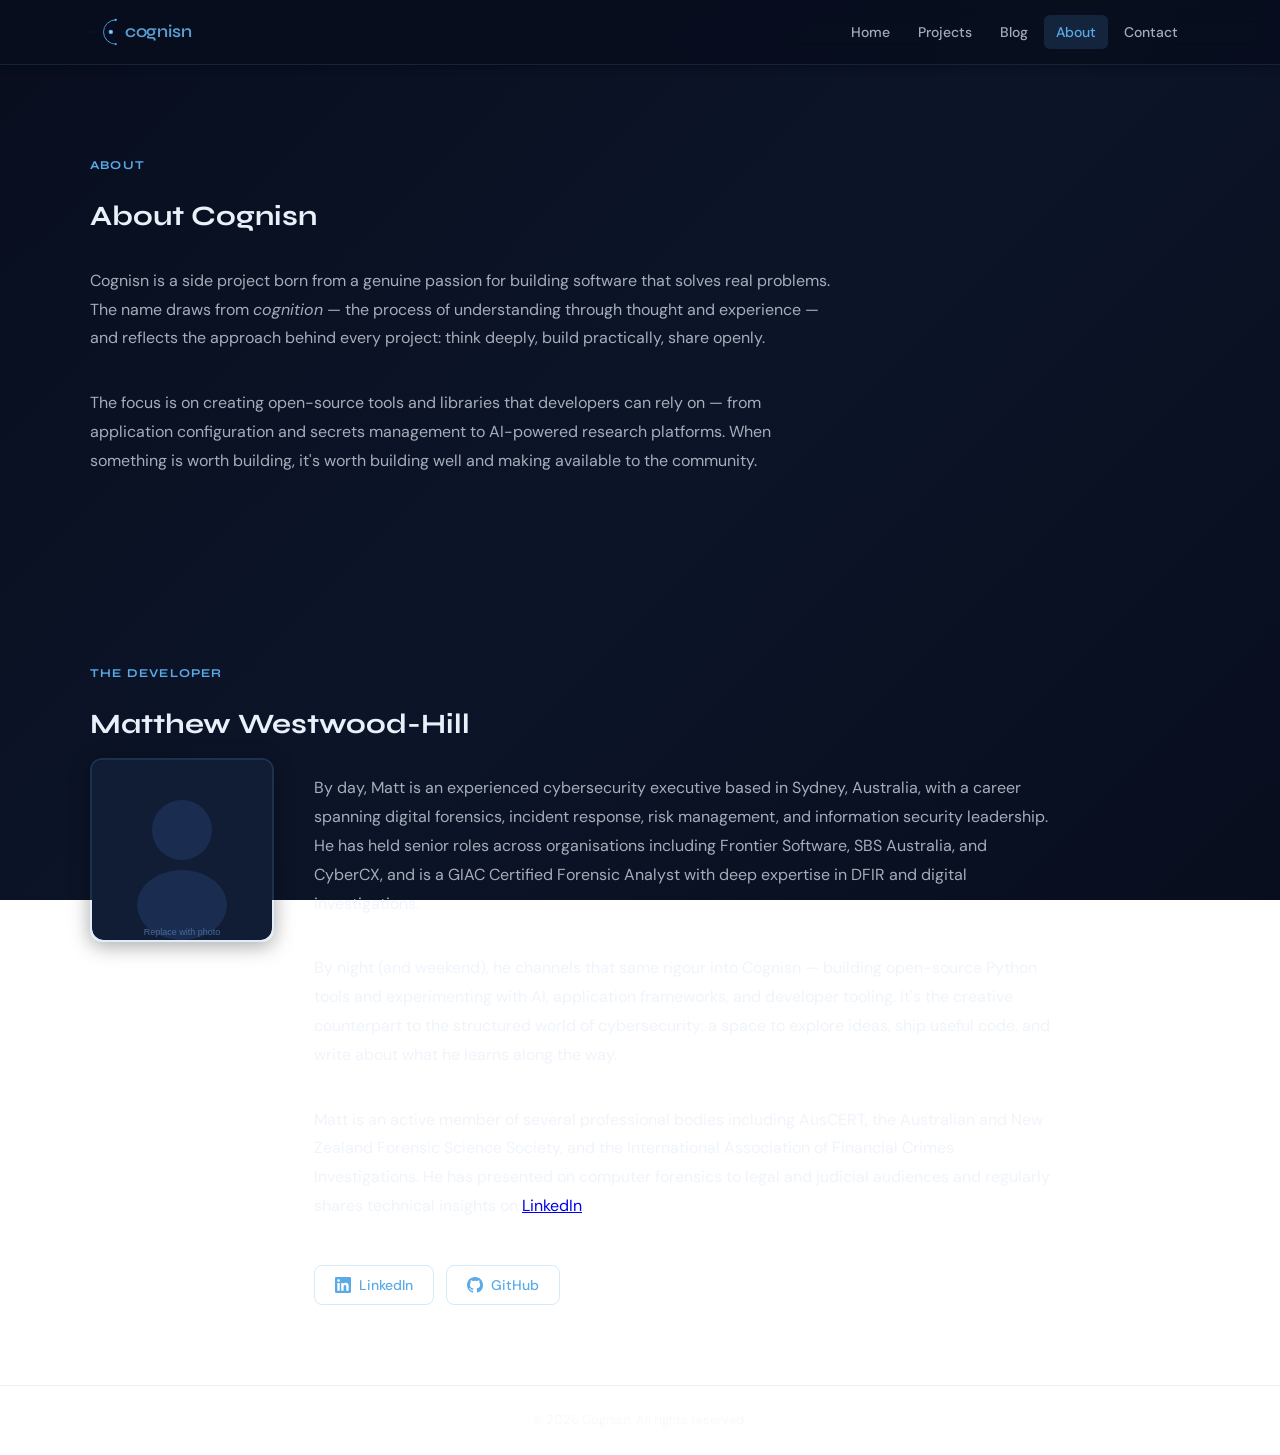
==== about.html @ 8c2e37e0 "Build full Cognisn website with blog pipeline - Home page with hero, featured projects (Spark, Konfi" ====
<!DOCTYPE html>
<html lang="en" data-bs-theme="dark">
<head>
    <meta charset="UTF-8">
    <meta name="viewport" content="width=device-width, initial-scale=1.0">
    <title>About — Cognisn</title>
    <meta name="description" content="About Cognisn — an independent software developer building open-source tools.">

    <link rel="preconnect" href="https://fonts.googleapis.com">
    <link rel="preconnect" href="https://fonts.gstatic.com" crossorigin>
    <link href="https://fonts.googleapis.com/css2?family=Syne:wght@400;600;700;800&family=DM+Sans:wght@300;400;500&display=swap" rel="stylesheet">

    <link rel="icon" type="image/svg+xml" href="data:image/svg+xml,%3Csvg xmlns='http://www.w3.org/2000/svg' viewBox='0 0 130 130'%3E%3Crect width='130' height='130' rx='28' fill='%23080e1e'/%3E%3Cdefs%3E%3ClinearGradient id='a' x1='0' y1='0' x2='1' y2='1'%3E%3Cstop offset='0%25' stop-color='%233a78c4'/%3E%3Cstop offset='50%25' stop-color='%235aaae8'/%3E%3Cstop offset='100%25' stop-color='%233a78c4'/%3E%3C/linearGradient%3E%3CradialGradient id='b' cx='40%25' cy='35%25' r='60%25'%3E%3Cstop offset='0%25' stop-color='%237ac0f8'/%3E%3Cstop offset='100%25' stop-color='%234a90d8'/%3E%3C/radialGradient%3E%3C/defs%3E%3Cg transform='translate(65,65)'%3E%3Cpath d='M32-48A48 48 0 1 0 32 48' stroke='url(%23a)' stroke-width='4' fill='none' stroke-linecap='round'/%3E%3Ccircle cx='32' cy='-48' r='5' fill='%236ab8f0'/%3E%3Ccircle cx='32' cy='48' r='5' fill='%235aaae8' opacity='.85'/%3E%3Ccircle cx='12' cy='0' r='9' fill='url(%23b)'/%3E%3Ccircle cx='12' cy='0' r='4.5' fill='%23a0d8ff' opacity='.9'/%3E%3C/g%3E%3C/svg%3E">

    <link rel="stylesheet" href="css/theme.css">
    <link rel="stylesheet" href="css/site.css">
</head>
<body>

    <nav class="site-nav">
        <div class="container">
            <a href="/" class="site-nav__brand">
                <svg width="110" height="28" viewBox="0 0 440 110" fill="none" xmlns="http://www.w3.org/2000/svg">
                    <defs>
                        <linearGradient id="arc-n" x1="0" y1="0" x2="1" y2="1">
                            <stop offset="0%" stop-color="#3a78c4"/>
                            <stop offset="50%" stop-color="#5aaae8"/>
                            <stop offset="100%" stop-color="#3a78c4"/>
                        </linearGradient>
                        <radialGradient id="dot-n" cx="40%" cy="35%" r="60%">
                            <stop offset="0%" stop-color="#7ac0f8"/>
                            <stop offset="100%" stop-color="#4a90d8"/>
                        </radialGradient>
                    </defs>
                    <g transform="translate(55,55)">
                        <line x1="-55" y1="0" x2="-36" y2="0" stroke="#4a8abf" stroke-width="0.7" opacity="0.3"/>
                        <line x1="36" y1="0" x2="80" y2="0" stroke="#4a8abf" stroke-width="0.7" opacity="0.15"/>
                        <line x1="0" y1="0" x2="26" y2="-33" stroke="#4a8abf" stroke-width="0.7" opacity="0.22"/>
                        <line x1="0" y1="0" x2="26" y2="33" stroke="#4a8abf" stroke-width="0.7" opacity="0.22"/>
                        <path d="M25 -38 A38 38 0 1 0 25 38" stroke="url(#arc-n)" stroke-width="3" fill="none" stroke-linecap="round"/>
                        <circle cx="25" cy="-38" r="3.5" fill="#6ab8f0"/>
                        <circle cx="25" cy="38" r="3.5" fill="#5aaae8" opacity="0.85"/>
                        <circle cx="10" cy="0" r="7" fill="url(#dot-n)"/>
                        <circle cx="10" cy="0" r="3.5" fill="#a0d8ff" opacity="0.9"/>
                    </g>
                    <text x="108" y="70" font-family="'Syne', sans-serif" font-weight="600" font-size="54" fill="#5a9fd4" letter-spacing="-0.5">cognisn</text>
                </svg>
            </a>
            <button class="site-nav__toggle" aria-label="Toggle navigation">&#9776;</button>
            <ul class="site-nav__links">
                <li><a href="/">Home</a></li>
                <li><a href="/projects.html">Projects</a></li>
                <li><a href="/blog/">Blog</a></li>
                <li><a href="/about.html" class="active">About</a></li>
                <li><a href="/contact.html">Contact</a></li>
            </ul>
        </div>
    </nav>

    <main>
        <!-- About Cognisn -->
        <section>
            <div class="container">
                <p class="section-label">About</p>
                <h1 class="section-title">About Cognisn</h1>
                <div class="about-content">
                    <p>Cognisn is a side project born from a genuine passion for building software that solves real problems. The name draws from <em>cognition</em> — the process of understanding through thought and experience — and reflects the approach behind every project: think deeply, build practically, share openly.</p>

                    <p>The focus is on creating open-source tools and libraries that developers can rely on — from application configuration and secrets management to AI-powered research platforms. When something is worth building, it's worth building well and making available to the community.</p>
                </div>
            </div>
        </section>

        <!-- About Matt -->
        <section>
            <div class="container">
                <p class="section-label">The Developer</p>
                <h2 class="section-title">Matthew Westwood-Hill</h2>
                <div class="about-profile">
                    <div class="about-profile__photo">
                        <!-- Recommended: professional headshot, approx 200x200, placed in images/matt.jpg -->
                        <img src="images/matt-placeholder.svg" alt="Matthew Westwood-Hill" width="180" height="180">
                    </div>
                    <div class="about-content">
                        <p>By day, Matt is an experienced cybersecurity executive based in Sydney, Australia, with a career spanning digital forensics, incident response, risk management, and information security leadership. He has held senior roles across organisations including Frontier Software, SBS Australia, and CyberCX, and is a GIAC Certified Forensic Analyst with deep expertise in DFIR and digital investigations.</p>

                        <p>By night (and weekend), he channels that same rigour into Cognisn — building open-source Python tools and experimenting with AI, application frameworks, and developer tooling. It's the creative counterpart to the structured world of cybersecurity: a space to explore ideas, ship useful code, and write about what he learns along the way.</p>

                        <p>Matt is an active member of several professional bodies including AusCERT, the Australian and New Zealand Forensic Science Society, and the International Association of Financial Crimes Investigations. He has presented on computer forensics to legal and judicial audiences and regularly shares technical insights on <a href="https://www.linkedin.com/in/mattheww3/" target="_blank" rel="noopener">LinkedIn</a>.</p>

                        <div class="about-profile__links">
                            <a href="https://www.linkedin.com/in/mattheww3/" target="_blank" rel="noopener" class="btn btn-outline">
                                <svg width="16" height="16" viewBox="0 0 24 24" fill="currentColor"><path d="M20.447 20.452h-3.554v-5.569c0-1.328-.027-3.037-1.852-3.037-1.853 0-2.136 1.445-2.136 2.939v5.667H9.351V9h3.414v1.561h.046c.477-.9 1.637-1.85 3.37-1.85 3.601 0 4.267 2.37 4.267 5.455v6.286zM5.337 7.433a2.062 2.062 0 01-2.063-2.065 2.064 2.064 0 112.063 2.065zm1.782 13.019H3.555V9h3.564v11.452zM22.225 0H1.771C.792 0 0 .774 0 1.729v20.542C0 23.227.792 24 1.771 24h20.451C23.2 24 24 23.227 24 22.271V1.729C24 .774 23.2 0 22.222 0h.003z"/></svg>
                                LinkedIn
                            </a>
                            <a href="https://github.com/Cognisn" target="_blank" rel="noopener" class="btn btn-outline">
                                <svg width="16" height="16" viewBox="0 0 24 24" fill="currentColor"><path d="M12 0C5.37 0 0 5.37 0 12c0 5.31 3.435 9.795 8.205 11.385.6.105.825-.255.825-.57 0-.285-.015-1.23-.015-2.235-3.015.555-3.795-.735-4.035-1.41-.135-.345-.72-1.41-1.23-1.695-.42-.225-1.02-.78-.015-.795.945-.015 1.62.87 1.845 1.23 1.08 1.815 2.805 1.305 3.495.99.105-.78.42-1.305.765-1.605-2.67-.3-5.46-1.335-5.46-5.925 0-1.305.465-2.385 1.23-3.225-.12-.3-.54-1.53.12-3.18 0 0 1.005-.315 3.3 1.23.96-.27 1.98-.405 3-.405s2.04.135 3 .405c2.295-1.56 3.3-1.23 3.3-1.23.66 1.65.24 2.88.12 3.18.765.84 1.23 1.905 1.23 3.225 0 4.605-2.805 5.625-5.475 5.925.435.375.81 1.095.81 2.22 0 1.605-.015 2.895-.015 3.3 0 .315.225.69.825.57A12.02 12.02 0 0024 12c0-6.63-5.37-12-12-12z"/></svg>
                                GitHub
                            </a>
                        </div>
                    </div>
                </div>
            </div>
        </section>
    </main>

    <footer class="site-footer">
        <div class="container">
            &copy; 2026 Cognisn. All rights reserved.
        </div>
    </footer>

    <script src="js/site.js"></script>
</body>
</html>
---- css/theme.css ----
/* ==========================================================================
   Cognisn Theme — Navy / Azure Blue / Cyan
   Drop this file into css/theme.css to activate
   ========================================================================== */

/* --------------------------------------------------------------------------
   Custom Fonts
   -------------------------------------------------------------------------- */

@font-face {
    font-family: 'Nesobrite';
    src: url('../fonts/Nesobrite-Regular.woff2') format('woff2'),
         url('../fonts/Nesobrite-Regular.woff') format('woff'),
         url('../fonts/Nesobrite-Regular.ttf') format('truetype');
    font-weight: 400;
    font-style: normal;
    font-display: swap;
}


/* --------------------------------------------------------------------------
   Dark Mode (Default)
   -------------------------------------------------------------------------- */

:root,
[data-bs-theme="dark"] {
    /* Fonts */
    --app-font-body: 'DM Sans', 'Inter', -apple-system, BlinkMacSystemFont, 'Segoe UI', Roboto, sans-serif;
    --app-font-heading: 'Syne', sans-serif;
    --app-font-brand: 'Syne', sans-serif;
    --app-font-product: 'Nesobrite', 'DM Sans', sans-serif;

    /* Core palette */
    --app-bg-deep: #080e1e;
    --app-bg-primary: #0c1428;
    --app-bg-secondary: #111c35;
    --app-bg-tertiary: #162240;
    --app-bg-elevated: rgba(12, 20, 40, 0.85);

    /* Body background */
    --app-body-bg: linear-gradient(135deg, #080e1e 0%, #0c1428 50%, #080e1e 100%);

    /* Accent: Azure Blue */
    --app-accent: #5aaae8;
    --app-accent-light: #7ac0f8;
    --app-accent-dark: #3a78c4;
    --app-accent-glow: rgba(90, 170, 232, 0.3);
    --app-accent-subtle: rgba(90, 170, 232, 0.1);
    --app-accent-border: rgba(90, 170, 232, 0.25);

    /* Text */
    --app-text-primary: #e8f0fa;
    --app-text-secondary: rgba(232, 240, 250, 0.7);
    --app-text-muted: rgba(232, 240, 250, 0.4);
    --app-text-on-accent: #080e1e;

    /* Borders & Surfaces */
    --app-border: rgba(90, 170, 232, 0.1);
    --app-border-strong: rgba(90, 170, 232, 0.2);
    --app-card-bg: rgba(12, 20, 40, 0.85);
    --app-card-border: rgba(90, 170, 232, 0.2);
    --app-hover-bg: rgba(90, 170, 232, 0.08);
    --app-active-bg: rgba(90, 170, 232, 0.15);

    /* Navigation */
    --app-nav-bg: rgba(8, 14, 30, 0.95);
    --app-nav-border: rgba(90, 170, 232, 0.15);
    --app-sidebar-bg: #080e1e;
    --app-sidebar-width: 260px;
    --app-navbar-height: 64px;

    /* Semantic colours */
    --app-success: #48bb78;
    --app-success-bg: rgba(72, 187, 120, 0.15);
    --app-success-border: rgba(72, 187, 120, 0.3);

    --app-warning: #ecc94b;
    --app-warning-bg: rgba(236, 201, 75, 0.15);
    --app-warning-border: rgba(236, 201, 75, 0.3);

    --app-danger: #fc8181;
    --app-danger-bg: rgba(252, 129, 129, 0.15);
    --app-danger-border: rgba(252, 129, 129, 0.3);

    --app-info: #a0d8ff;
    --app-info-bg: rgba(160, 216, 255, 0.15);
    --app-info-border: rgba(160, 216, 255, 0.3);

    /* Scrollbar */
    --app-scrollbar-track: rgba(0, 0, 0, 0.15);
    --app-scrollbar-thumb: rgba(90, 170, 232, 0.2);
    --app-scrollbar-thumb-hover: rgba(90, 170, 232, 0.35);

    /* Shadows */
    --app-shadow-sm: 0 2px 8px rgba(0, 0, 0, 0.3);
    --app-shadow: 0 4px 20px rgba(0, 0, 0, 0.35);
    --app-shadow-lg: 0 8px 40px rgba(0, 0, 0, 0.45);
    --app-shadow-glow: 0 0 20px rgba(90, 170, 232, 0.15);

    /* Chart colours */
    --app-chart-1: #5aaae8;
    --app-chart-2: #48bb78;
    --app-chart-3: #ecc94b;
    --app-chart-4: #fc8181;
    --app-chart-5: #b794f4;
    --app-chart-6: #7ac0f8;
    --app-chart-grid: rgba(90, 170, 232, 0.08);
    --app-chart-text: rgba(232, 240, 250, 0.55);

    /* Transitions */
    --app-transition: all 0.3s ease;
    --app-transition-fast: all 0.15s ease;

    /* Loading overlay */
    --app-loading-overlay: rgba(8, 14, 30, 0.8);

    /* Accordion arrow filter — dark mode (invert to white) */
    --app-accordion-arrow: brightness(0) saturate(100%) invert(1) opacity(0.5);
    --app-accordion-arrow-active: brightness(0) saturate(100%) invert(62%) sepia(60%) saturate(500%) hue-rotate(183deg) brightness(95%) contrast(90%);
}


/* --------------------------------------------------------------------------
   Light Mode
   -------------------------------------------------------------------------- */

[data-bs-theme="light"] {
    /* Core palette */
    --app-bg-deep: #f0f4fc;
    --app-bg-primary: #ffffff;
    --app-bg-secondary: #f4f7fd;
    --app-bg-tertiary: #e8eef8;
    --app-bg-elevated: rgba(255, 255, 255, 0.95);

    /* Body background */
    --app-body-bg: #f0f4fc;

    /* Accent: Deeper blue for contrast on light */
    --app-accent: #1a5fb4;
    --app-accent-light: #3a78c4;
    --app-accent-dark: #0d3a7a;
    --app-accent-glow: rgba(26, 95, 180, 0.2);
    --app-accent-subtle: rgba(26, 95, 180, 0.06);
    --app-accent-border: rgba(26, 95, 180, 0.2);

    /* Text */
    --app-text-primary: #0c1428;
    --app-text-secondary: rgba(12, 20, 40, 0.7);
    --app-text-muted: rgba(12, 20, 40, 0.4);
    --app-text-on-accent: #ffffff;

    /* Borders & Surfaces */
    --app-border: rgba(26, 95, 180, 0.08);
    --app-border-strong: rgba(26, 95, 180, 0.15);
    --app-card-bg: #ffffff;
    --app-card-border: rgba(26, 95, 180, 0.15);
    --app-hover-bg: rgba(26, 95, 180, 0.05);
    --app-active-bg: rgba(26, 95, 180, 0.1);

    /* Navigation */
    --app-nav-bg: rgba(255, 255, 255, 0.95);
    --app-nav-border: rgba(26, 95, 180, 0.12);
    --app-sidebar-bg: #ffffff;

    /* Semantic colours */
    --app-success: #38a169;
    --app-success-bg: rgba(56, 161, 105, 0.1);
    --app-success-border: rgba(56, 161, 105, 0.25);

    --app-warning: #d69e2e;
    --app-warning-bg: rgba(214, 158, 46, 0.1);
    --app-warning-border: rgba(214, 158, 46, 0.25);

    --app-danger: #e53e3e;
    --app-danger-bg: rgba(229, 62, 62, 0.08);
    --app-danger-border: rgba(229, 62, 62, 0.2);

    --app-info: #1a5fb4;
    --app-info-bg: rgba(26, 95, 180, 0.08);
    --app-info-border: rgba(26, 95, 180, 0.2);

    /* Scrollbar */
    --app-scrollbar-track: rgba(0, 0, 0, 0.03);
    --app-scrollbar-thumb: rgba(26, 95, 180, 0.15);
    --app-scrollbar-thumb-hover: rgba(26, 95, 180, 0.3);

    /* Shadows */
    --app-shadow-sm: 0 1px 4px rgba(0, 0, 0, 0.06);
    --app-shadow: 0 2px 12px rgba(0, 0, 0, 0.08);
    --app-shadow-lg: 0 4px 24px rgba(0, 0, 0, 0.1);
    --app-shadow-glow: 0 0 15px rgba(26, 95, 180, 0.08);

    /* Chart colours */
    --app-chart-1: #1a5fb4;
    --app-chart-2: #38a169;
    --app-chart-3: #d69e2e;
    --app-chart-4: #e53e3e;
    --app-chart-5: #805ad5;
    --app-chart-6: #0d3a7a;
    --app-chart-grid: rgba(0, 0, 0, 0.06);
    --app-chart-text: rgba(12, 20, 40, 0.5);

    /* Loading overlay */
    --app-loading-overlay: rgba(255, 255, 255, 0.8);

    /* Accordion arrow filter — light mode */
    --app-accordion-arrow: brightness(0) saturate(100%);
    --app-accordion-arrow-active: brightness(0) saturate(100%) invert(62%) sepia(60%) saturate(500%) hue-rotate(183deg) brightness(95%) contrast(90%);
}
---- css/site.css ----
/* ==========================================================================
   Cognisn Website — Site-specific styles
   Built on top of theme.css and base.css design tokens
   ========================================================================== */

/* --------------------------------------------------------------------------
   Layout
   -------------------------------------------------------------------------- */

body {
    background: var(--app-body-bg);
    background-attachment: fixed;
    color: var(--app-text-primary);
    font-family: var(--app-font-body);
    font-size: 0.9375rem;
    line-height: 1.6;
    margin: 0;
    padding: 0;
    min-height: 100vh;
    display: flex;
    flex-direction: column;
}

main {
    flex: 1;
    padding-top: var(--app-navbar-height);
}

.container {
    max-width: 1100px;
    margin: 0 auto;
    padding: 0 1.5rem;
}

section {
    padding: 5rem 0;
}

/* --------------------------------------------------------------------------
   Navbar
   -------------------------------------------------------------------------- */

.site-nav {
    position: fixed;
    top: 0;
    left: 0;
    right: 0;
    z-index: 1030;
    height: var(--app-navbar-height);
    background: var(--app-nav-bg);
    border-bottom: 1px solid var(--app-nav-border);
    backdrop-filter: blur(12px);
    -webkit-backdrop-filter: blur(12px);
    box-shadow: var(--app-shadow-sm);
    display: flex;
    align-items: center;
}

.site-nav .container {
    display: flex;
    align-items: center;
    justify-content: space-between;
    width: 100%;
}

.site-nav__brand {
    display: flex;
    align-items: center;
    gap: 0.625rem;
    text-decoration: none;
    color: var(--app-text-primary);
}

.site-nav__brand svg {
    height: 36px;
    width: auto;
}

.site-nav__brand-name {
    font-family: var(--app-font-brand);
    font-weight: 700;
    font-size: 1.25rem;
    letter-spacing: 0.02em;
}

.site-nav__links {
    display: flex;
    align-items: center;
    gap: 0.25rem;
    list-style: none;
    margin: 0;
    padding: 0;
}

.site-nav__links a {
    color: var(--app-text-secondary);
    text-decoration: none;
    font-weight: 500;
    font-size: 0.875rem;
    padding: 0.5rem 0.75rem;
    border-radius: 0.375rem;
    transition: var(--app-transition-fast);
}

.site-nav__links a:hover {
    color: var(--app-text-primary);
    background: var(--app-hover-bg);
    text-decoration: none;
}

.site-nav__links a.active {
    color: var(--app-accent);
    background: var(--app-active-bg);
}

/* Mobile menu toggle */
.site-nav__toggle {
    display: none;
    background: none;
    border: 1px solid var(--app-border-strong);
    border-radius: 0.375rem;
    color: var(--app-text-primary);
    padding: 0.375rem 0.5rem;
    cursor: pointer;
    font-size: 1.25rem;
    line-height: 1;
}

@media (max-width: 768px) {
    .site-nav__toggle {
        display: block;
    }

    .site-nav__links {
        display: none;
        position: absolute;
        top: var(--app-navbar-height);
        left: 0;
        right: 0;
        flex-direction: column;
        background: var(--app-nav-bg);
        border-bottom: 1px solid var(--app-nav-border);
        backdrop-filter: blur(12px);
        padding: 0.5rem;
        box-shadow: var(--app-shadow);
    }

    .site-nav__links.open {
        display: flex;
    }

    .site-nav__links a {
        padding: 0.75rem 1rem;
        width: 100%;
    }
}

/* --------------------------------------------------------------------------
   Hero Section
   -------------------------------------------------------------------------- */

.hero {
    padding: 8rem 0 5rem;
    text-align: center;
    position: relative;
    overflow: hidden;
}

.hero::before {
    content: '';
    position: absolute;
    inset: 0;
    background: url('../images/hero-bg.svg') center/cover no-repeat;
    pointer-events: none;
    z-index: 0;
}

.hero > .container {
    position: relative;
    z-index: 1;
}

.hero__logo {
    margin-bottom: 2rem;
}

.hero__logo svg {
    width: min(440px, 85vw);
    height: auto;
    filter: drop-shadow(0 0 12px rgba(90, 170, 232, 0.2));
}

.hero__tagline {
    font-family: var(--app-font-heading);
    font-size: clamp(1.25rem, 3vw, 1.75rem);
    font-weight: 600;
    color: var(--app-text-primary);
    margin-bottom: 1rem;
    line-height: 1.3;
}

.hero__subtitle {
    font-size: clamp(0.9375rem, 2vw, 1.0625rem);
    color: var(--app-text-secondary);
    max-width: 600px;
    margin: 0 auto 2.5rem;
}

.hero__actions {
    display: flex;
    gap: 1rem;
    justify-content: center;
    flex-wrap: wrap;
}

/* --------------------------------------------------------------------------
   Buttons
   -------------------------------------------------------------------------- */

.btn {
    display: inline-flex;
    align-items: center;
    gap: 0.5rem;
    padding: 0.5rem 1.25rem;
    border-radius: 0.5rem;
    font-weight: 500;
    font-size: 0.875rem;
    text-decoration: none;
    border: 1px solid transparent;
    cursor: pointer;
    transition: var(--app-transition);
}

.btn-primary {
    background: linear-gradient(135deg, var(--app-accent), var(--app-accent-dark));
    color: #fff;
    box-shadow: 0 2px 8px var(--app-accent-glow);
}

.btn-primary:hover {
    transform: translateY(-1px);
    box-shadow: 0 4px 16px var(--app-accent-glow);
    text-decoration: none;
    color: #fff;
}

.btn-outline {
    background: transparent;
    color: var(--app-accent);
    border-color: var(--app-accent-border);
}

.btn-outline:hover {
    background: var(--app-accent);
    color: var(--app-text-on-accent);
    box-shadow: 0 4px 16px var(--app-accent-glow);
    text-decoration: none;
}

/* --------------------------------------------------------------------------
   Section Headers
   -------------------------------------------------------------------------- */

.section-label {
    font-family: var(--app-font-heading);
    font-size: 0.75rem;
    font-weight: 700;
    text-transform: uppercase;
    letter-spacing: 0.1em;
    color: var(--app-accent);
    margin-bottom: 0.5rem;
}

.section-title {
    font-family: var(--app-font-heading);
    font-size: clamp(1.375rem, 3vw, 1.75rem);
    font-weight: 700;
    color: var(--app-text-primary);
    margin-bottom: 1rem;
    line-height: 1.3;
}

.section-subtitle {
    font-size: 1rem;
    color: var(--app-text-secondary);
    max-width: 600px;
    margin-bottom: 2.5rem;
}

/* --------------------------------------------------------------------------
   Cards (Projects, Blog, etc.)
   -------------------------------------------------------------------------- */

.card-grid {
    display: grid;
    grid-template-columns: repeat(auto-fill, minmax(320px, 1fr));
    gap: 1.5rem;
}

.card {
    background: var(--app-card-bg);
    border: 1px solid var(--app-card-border);
    border-radius: 0.75rem;
    padding: 1.5rem;
    backdrop-filter: blur(10px);
    box-shadow: var(--app-shadow);
    transition: var(--app-transition);
}

.card:hover {
    box-shadow: var(--app-shadow), var(--app-shadow-glow);
    border-color: var(--app-accent-border);
    transform: translateY(-2px);
}

.card__label {
    display: inline-flex;
    padding: 0.2rem 0.5rem;
    border-radius: 0.25rem;
    font-size: 0.6875rem;
    font-weight: 600;
    letter-spacing: 0.04em;
    text-transform: uppercase;
    margin-bottom: 0.75rem;
}

.card__label--oss {
    background: var(--app-success-bg);
    color: var(--app-success);
    border: 1px solid var(--app-success-border);
}

.card__title {
    font-family: var(--app-font-heading);
    font-size: 1.0625rem;
    font-weight: 600;
    color: var(--app-text-primary);
    margin-bottom: 0.5rem;
}

.card__title a {
    color: inherit;
    text-decoration: none;
}

.card__title a:hover {
    color: var(--app-accent);
    text-decoration: none;
}

.card__desc {
    font-size: 0.875rem;
    color: var(--app-text-secondary);
    margin-bottom: 1rem;
    line-height: 1.6;
}

.card__meta {
    display: flex;
    align-items: center;
    gap: 1rem;
    font-size: 0.8125rem;
    color: var(--app-text-muted);
}

.card__tags {
    display: flex;
    flex-wrap: wrap;
    gap: 0.375rem;
    margin-top: 1rem;
}

.tag {
    display: inline-block;
    padding: 0.2rem 0.5rem;
    border-radius: 0.25rem;
    font-size: 0.75rem;
    font-weight: 500;
    background: var(--app-accent-subtle);
    color: var(--app-accent);
    border: 1px solid var(--app-accent-border);
}

/* --------------------------------------------------------------------------
   Blog Article
   -------------------------------------------------------------------------- */

.article {
    max-width: 740px;
    margin: 0 auto;
    padding: 3rem 1.5rem 5rem;
}

.article__header {
    margin-bottom: 2.5rem;
    padding-bottom: 1.5rem;
    border-bottom: 1px solid var(--app-border);
}

.article__title {
    font-family: var(--app-font-heading);
    font-size: clamp(1.5rem, 4vw, 2rem);
    font-weight: 700;
    color: var(--app-text-primary);
    margin-bottom: 1rem;
    line-height: 1.3;
}

.article__meta {
    font-size: 0.875rem;
    color: var(--app-text-muted);
    display: flex;
    gap: 1.5rem;
    flex-wrap: wrap;
}

.article__body {
    color: var(--app-text-secondary);
    font-size: 1rem;
    line-height: 1.8;
}

.article__body h2 {
    font-family: var(--app-font-heading);
    font-size: 1.375rem;
    font-weight: 700;
    color: var(--app-text-primary);
    margin: 2.5rem 0 1rem;
}

.article__body h3 {
    font-family: var(--app-font-heading);
    font-size: 1.125rem;
    font-weight: 600;
    color: var(--app-text-primary);
    margin: 2rem 0 0.75rem;
}

.article__body p {
    margin-bottom: 1.25rem;
}

.article__body a {
    color: var(--app-accent);
}

.article__body a.btn {
    color: inherit;
}

.article__body a.btn-primary {
    color: #fff;
}

.article__body a.btn-outline {
    color: var(--app-accent);
}

.article__body code {
    background: var(--app-bg-tertiary);
    padding: 0.15rem 0.4rem;
    border-radius: 0.25rem;
    font-size: 0.875em;
}

.article__body pre {
    background: var(--app-bg-secondary);
    border: 1px solid var(--app-border-strong);
    border-radius: 0.5rem;
    padding: 1.25rem;
    overflow-x: auto;
    margin-bottom: 1.5rem;
}

.article__body pre code {
    background: none;
    padding: 0;
}

.article__body blockquote {
    border-left: 3px solid var(--app-accent);
    padding: 0.75rem 1.25rem;
    margin: 1.5rem 0;
    background: var(--app-accent-subtle);
    border-radius: 0 0.375rem 0.375rem 0;
    color: var(--app-text-secondary);
}

.article__body ul, .article__body ol {
    margin-bottom: 1.25rem;
    padding-left: 1.5rem;
}

.article__body li {
    margin-bottom: 0.375rem;
}

/* --------------------------------------------------------------------------
   Screenshots
   -------------------------------------------------------------------------- */

.screenshot-grid {
    display: grid;
    grid-template-columns: repeat(auto-fill, minmax(340px, 1fr));
    gap: 1.5rem;
    margin-bottom: 2rem;
}

.screenshot {
    margin: 0;
}

.screenshot img {
    width: 100%;
    border-radius: 0.5rem;
    border: 1px solid var(--app-card-border);
    box-shadow: var(--app-shadow);
}

.screenshot figcaption {
    font-size: 0.8125rem;
    color: var(--app-text-muted);
    margin-top: 0.5rem;
    text-align: center;
}

/* --------------------------------------------------------------------------
   Release Downloads Table
   -------------------------------------------------------------------------- */

.release-table-wrap {
    overflow-x: auto;
    border-radius: 0.5rem;
    border: 1px solid var(--app-border);
}

.release-table {
    width: 100%;
    border-collapse: collapse;
    font-size: 0.875rem;
}

.release-table thead th {
    background: var(--app-accent-subtle);
    color: var(--app-accent);
    font-weight: 600;
    font-size: 0.75rem;
    text-transform: uppercase;
    letter-spacing: 0.04em;
    padding: 0.625rem 1rem;
    text-align: left;
    border-bottom: 2px solid var(--app-border);
    white-space: nowrap;
}

.release-table tbody tr {
    border-bottom: 1px solid var(--app-border);
    transition: var(--app-transition-fast);
}

.release-table tbody tr:last-child {
    border-bottom: none;
}

.release-table tbody tr:hover {
    background: var(--app-hover-bg);
}

.release-table td {
    padding: 0.75rem 1rem;
    white-space: nowrap;
    color: var(--app-text-secondary);
}

.release-table__platform {
    display: flex;
    align-items: center;
    gap: 0.75rem;
    font-weight: 500;
    color: var(--app-text-primary);
}

.release-table__icon {
    color: var(--app-accent);
    flex-shrink: 0;
    display: inline-flex;
}

.release-table__icon svg {
    width: 20px;
    height: 20px;
}

.release-table__size {
    color: var(--app-text-muted);
}

.release-table__action {
    text-align: right;
}

.btn--sm {
    padding: 0.3rem 0.75rem;
    font-size: 0.8125rem;
    border-radius: 0.375rem;
}


@media (max-width: 640px) {
    .release-table__format,
    .release-table__arch {
        display: none;
    }

    .release-table thead th:nth-child(2),
    .release-table thead th:nth-child(3) {
        display: none;
    }
}

/* --------------------------------------------------------------------------
   Release Widget (CognisReleases)
   -------------------------------------------------------------------------- */

.release-section {
    background: var(--app-card-bg);
    border: 1px solid var(--app-card-border);
    border-radius: 0.75rem;
    padding: 1.5rem;
    backdrop-filter: blur(10px);
    box-shadow: var(--app-shadow);
    margin-bottom: 1.5rem;
}

.release-section--pre {
    opacity: 0.85;
}

.release-section--pypi {
    border-style: dashed;
}

.release-header {
    display: flex;
    align-items: flex-start;
    justify-content: space-between;
    gap: 1rem;
    margin-bottom: 1rem;
    flex-wrap: wrap;
}

.release-header__title {
    display: flex;
    align-items: baseline;
    gap: 0.75rem;
    flex-wrap: wrap;
}

.release-header__meta {
    display: flex;
    align-items: center;
    gap: 1rem;
    font-size: 0.8125rem;
    flex-shrink: 0;
}

.release-badge {
    display: inline-block;
    padding: 0.2rem 0.625rem;
    border-radius: 0.375rem;
    font-size: 0.6875rem;
    font-weight: 700;
    letter-spacing: 0.04em;
    text-transform: uppercase;
    position: relative;
    top: -0.1em;
    white-space: nowrap;
}

.release-badge--stable {
    background: var(--app-success-bg);
    color: var(--app-success);
    border: 1px solid var(--app-success-border);
}

.release-badge--pre {
    background: var(--app-warning-bg);
    color: var(--app-warning);
    border: 1px solid var(--app-warning-border);
}

.release-badge--pypi {
    background: var(--app-info-bg);
    color: var(--app-info);
    border: 1px solid var(--app-info-border);
}

.release-version {
    font-family: var(--app-font-heading);
    font-size: 1.125rem;
    font-weight: 600;
    color: var(--app-text-primary);
    margin: 0;
}

.release-date {
    color: var(--app-text-muted);
}

.release-github-link {
    color: var(--app-accent);
    text-decoration: none;
    font-weight: 500;
}

.release-github-link:hover {
    text-decoration: underline;
}

.release-notes {
    font-size: 0.875rem;
    color: var(--app-text-secondary);
    margin-bottom: 1.25rem;
    padding-bottom: 1.25rem;
    border-bottom: 1px solid var(--app-border);
    line-height: 1.6;
}

.release-notes ul {
    margin: 0;
    padding-left: 1.25rem;
}

.release-notes li {
    margin-bottom: 0.25rem;
}

.release-downloads__heading {
    font-family: var(--app-font-heading);
    font-size: 0.75rem;
    font-weight: 700;
    text-transform: uppercase;
    letter-spacing: 0.1em;
    color: var(--app-text-muted);
    margin: 0 0 0.75rem;
}

/* Loading state */
.release-loading {
    display: flex;
    align-items: center;
    gap: 1rem;
    color: var(--app-text-muted);
    font-size: 0.875rem;
}

.release-loading__spinner {
    width: 1.5rem;
    height: 1.5rem;
    border: 2px solid var(--app-border);
    border-top-color: var(--app-accent);
    border-radius: 50%;
    animation: app-spin 0.75s linear infinite;
}

@keyframes app-spin {
    to { transform: rotate(360deg); }
}

/* --------------------------------------------------------------------------
   About Page
   -------------------------------------------------------------------------- */

.about-content {
    display: grid;
    grid-template-columns: 1fr;
    gap: 0.25rem;
    max-width: 740px;
}

.about-content p {
    color: var(--app-text-secondary);
    font-size: 1rem;
    line-height: 1.8;
}

.about-profile {
    display: flex;
    gap: 2.5rem;
    align-items: flex-start;
}

.about-profile__photo {
    flex-shrink: 0;
}

.about-profile__photo img {
    border-radius: 0.75rem;
    border: 2px solid var(--app-card-border);
    box-shadow: var(--app-shadow);
}

.about-profile__links {
    display: flex;
    gap: 0.75rem;
    margin-top: 1.5rem;
    flex-wrap: wrap;
}

@media (max-width: 768px) {
    .about-profile {
        flex-direction: column;
        align-items: center;
        text-align: center;
    }

    .about-profile__links {
        justify-content: center;
    }
}

/* --------------------------------------------------------------------------
   Contact
   -------------------------------------------------------------------------- */

.contact-links {
    display: flex;
    flex-direction: column;
    gap: 1rem;
    max-width: 500px;
}

.contact-link {
    display: flex;
    align-items: center;
    gap: 1rem;
    padding: 1rem 1.25rem;
    background: var(--app-card-bg);
    border: 1px solid var(--app-card-border);
    border-radius: 0.5rem;
    color: var(--app-text-primary);
    text-decoration: none;
    transition: var(--app-transition);
}

.contact-link:hover {
    border-color: var(--app-accent-border);
    box-shadow: var(--app-shadow-glow);
    transform: translateY(-1px);
    text-decoration: none;
    color: var(--app-text-primary);
}

.contact-link__icon {
    color: var(--app-accent);
    font-size: 1.25rem;
    flex-shrink: 0;
}

.contact-link__label {
    font-weight: 500;
    font-size: 0.9375rem;
}

.contact-link__value {
    font-size: 0.8125rem;
    color: var(--app-text-muted);
}

/* --------------------------------------------------------------------------
   Footer
   -------------------------------------------------------------------------- */

.site-footer {
    border-top: 1px solid var(--app-nav-border);
    padding: 1.5rem 0;
    text-align: center;
    font-size: 0.8125rem;
    color: var(--app-text-muted);
}

/* --------------------------------------------------------------------------
   Utilities
   -------------------------------------------------------------------------- */

::selection {
    background: var(--app-accent);
    color: var(--app-text-on-accent);
}

::-webkit-scrollbar {
    width: 8px;
    height: 8px;
}

::-webkit-scrollbar-track {
    background: var(--app-scrollbar-track);
}

::-webkit-scrollbar-thumb {
    background: var(--app-scrollbar-thumb);
    border-radius: 4px;
}

::-webkit-scrollbar-thumb:hover {
    background: var(--app-scrollbar-thumb-hover);
}

img {
    max-width: 100%;
    height: auto;
}

hr {
    border: none;
    border-top: 1px solid var(--app-border);
    margin: 3rem 0;
}
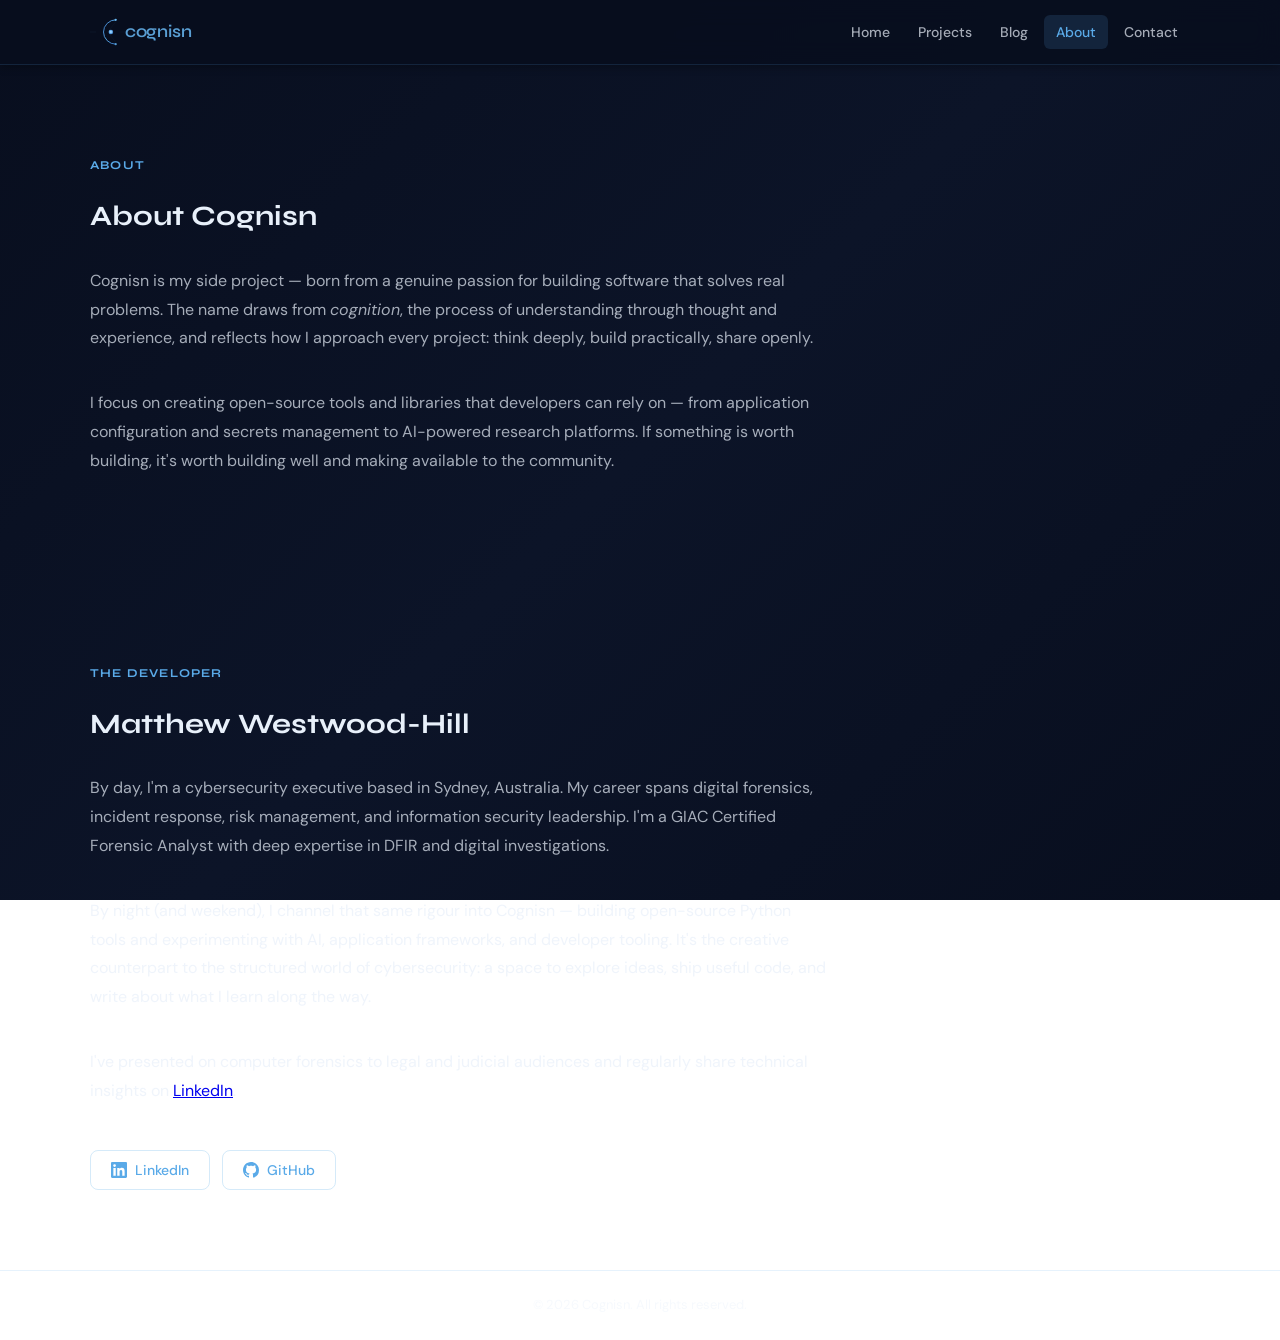
==== commit 71fd6245: "Production-ready site with screenshots, blog, OG card, SEO - About page rewritten in first person, p" ====
--- a/about.html
+++ b/about.html
@@ -5,6 +5,10 @@
     <meta name="viewport" content="width=device-width, initial-scale=1.0">
     <title>About — Cognisn</title>
     <meta name="description" content="About Cognisn — an independent software developer building open-source tools.">
+    <meta property="og:title" content="About — Cognisn">
+    <meta property="og:description" content="About Cognisn — an independent software developer building open-source tools.">
+    <meta property="og:type" content="website">
+    <meta property="og:image" content="https://cognisn.com/images/og-card.png">
 
     <link rel="preconnect" href="https://fonts.googleapis.com">
     <link rel="preconnect" href="https://fonts.gstatic.com" crossorigin>
@@ -64,9 +68,9 @@
                 <p class="section-label">About</p>
                 <h1 class="section-title">About Cognisn</h1>
                 <div class="about-content">
-                    <p>Cognisn is a side project born from a genuine passion for building software that solves real problems. The name draws from <em>cognition</em> — the process of understanding through thought and experience — and reflects the approach behind every project: think deeply, build practically, share openly.</p>
+                    <p>Cognisn is my side project — born from a genuine passion for building software that solves real problems. The name draws from <em>cognition</em>, the process of understanding through thought and experience, and reflects how I approach every project: think deeply, build practically, share openly.</p>
 
-                    <p>The focus is on creating open-source tools and libraries that developers can rely on — from application configuration and secrets management to AI-powered research platforms. When something is worth building, it's worth building well and making available to the community.</p>
+                    <p>I focus on creating open-source tools and libraries that developers can rely on — from application configuration and secrets management to AI-powered research platforms. If something is worth building, it's worth building well and making available to the community.</p>
                 </div>
             </div>
         </section>
@@ -77,16 +81,12 @@
                 <p class="section-label">The Developer</p>
                 <h2 class="section-title">Matthew Westwood-Hill</h2>
                 <div class="about-profile">
-                    <div class="about-profile__photo">
-                        <!-- Recommended: professional headshot, approx 200x200, placed in images/matt.jpg -->
-                        <img src="images/matt-placeholder.svg" alt="Matthew Westwood-Hill" width="180" height="180">
-                    </div>
                     <div class="about-content">
-                        <p>By day, Matt is an experienced cybersecurity executive based in Sydney, Australia, with a career spanning digital forensics, incident response, risk management, and information security leadership. He has held senior roles across organisations including Frontier Software, SBS Australia, and CyberCX, and is a GIAC Certified Forensic Analyst with deep expertise in DFIR and digital investigations.</p>
+                        <p>By day, I'm a cybersecurity executive based in Sydney, Australia. My career spans digital forensics, incident response, risk management, and information security leadership. I'm a GIAC Certified Forensic Analyst with deep expertise in DFIR and digital investigations.</p>
 
-                        <p>By night (and weekend), he channels that same rigour into Cognisn — building open-source Python tools and experimenting with AI, application frameworks, and developer tooling. It's the creative counterpart to the structured world of cybersecurity: a space to explore ideas, ship useful code, and write about what he learns along the way.</p>
+                        <p>By night (and weekend), I channel that same rigour into Cognisn — building open-source Python tools and experimenting with AI, application frameworks, and developer tooling. It's the creative counterpart to the structured world of cybersecurity: a space to explore ideas, ship useful code, and write about what I learn along the way.</p>
 
-                        <p>Matt is an active member of several professional bodies including AusCERT, the Australian and New Zealand Forensic Science Society, and the International Association of Financial Crimes Investigations. He has presented on computer forensics to legal and judicial audiences and regularly shares technical insights on <a href="https://www.linkedin.com/in/mattheww3/" target="_blank" rel="noopener">LinkedIn</a>.</p>
+                        <p>I've presented on computer forensics to legal and judicial audiences and regularly share technical insights on <a href="https://www.linkedin.com/in/mattheww3/" target="_blank" rel="noopener">LinkedIn</a>.</p>
 
                         <div class="about-profile__links">
                             <a href="https://www.linkedin.com/in/mattheww3/" target="_blank" rel="noopener" class="btn btn-outline">
--- a/css/site.css
+++ b/css/site.css
@@ -382,6 +382,29 @@
 }
 
 /* --------------------------------------------------------------------------
+   Video Embed (responsive 16:9)
+   -------------------------------------------------------------------------- */
+
+.video-embed {
+    position: relative;
+    padding-bottom: 56.25%;
+    height: 0;
+    overflow: hidden;
+    border-radius: 0.75rem;
+    border: 1px solid var(--app-card-border);
+    box-shadow: var(--app-shadow);
+    margin: 1.5rem 0;
+}
+
+.video-embed iframe {
+    position: absolute;
+    top: 0;
+    left: 0;
+    width: 100%;
+    height: 100%;
+}
+
+/* --------------------------------------------------------------------------
    Blog Article
    -------------------------------------------------------------------------- */
 
